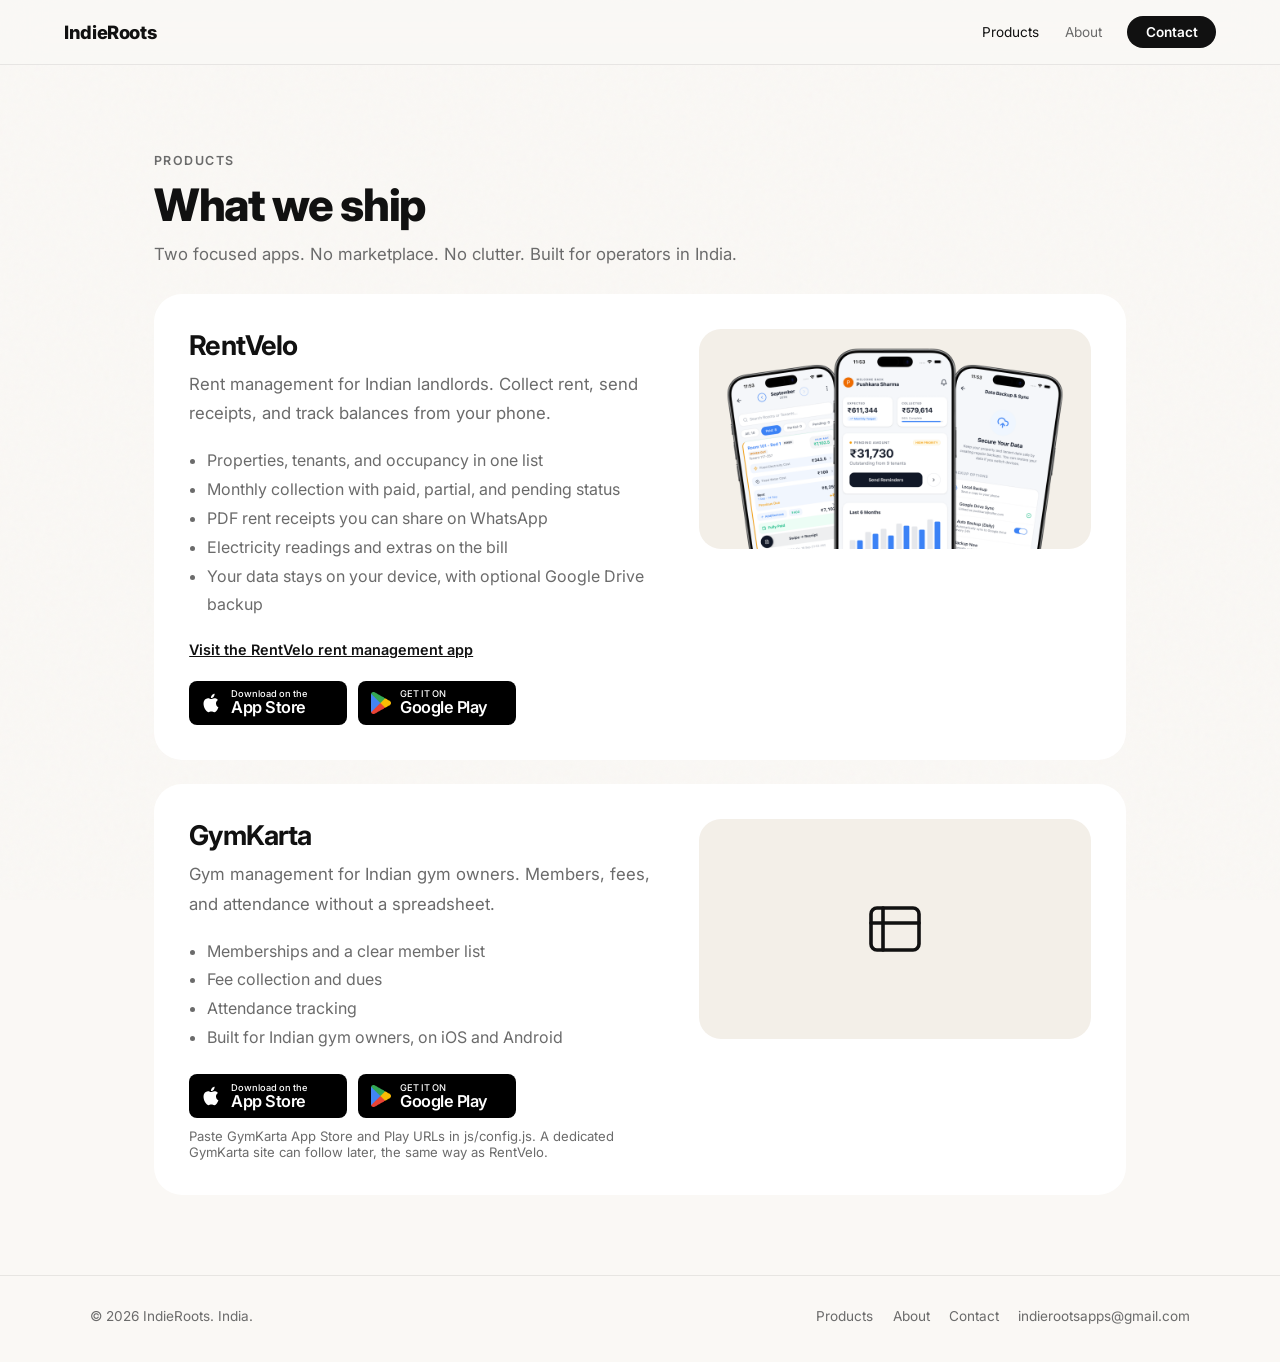
==== products/index.html @ f4661a48 "first commit" ====
<!DOCTYPE html>
<html lang="en">
<head>
  <meta charset="UTF-8" />
  <meta name="viewport" content="width=device-width, initial-scale=1.0" />
  <title>Products — RentVelo and GymKarta | IndieRoots</title>
  <meta name="description" content="Apps from IndieRoots: RentVelo, a rent management app for Indian landlords, and GymKarta, gym management for Indian gym owners. iOS and Android." />
  <link rel="canonical" href="https://indieroots.in/products/" />
  <meta property="og:type" content="website" />
  <meta property="og:title" content="Products — RentVelo and GymKarta | IndieRoots" />
  <meta property="og:description" content="RentVelo for Indian landlords. GymKarta for Indian gym owners. Both on iOS and Android." />
  <meta property="og:url" content="https://indieroots.in/products/" />
  <meta property="og:image" content="https://indieroots.in/assets/og.png" />
  <meta name="twitter:card" content="summary_large_image" />
  <link rel="icon" href="/assets/rentvelo-logo.png" />
  <link href="https://fonts.googleapis.com/css2?family=Inter:wght@400;500;600;700;800&display=swap" rel="stylesheet" />
  <link rel="stylesheet" href="/css/site.css" />
  <script type="application/ld+json">
  {
    "@context": "https://schema.org",
    "@graph": [
      {
        "@type": "Organization",
        "@id": "https://indieroots.in/#org",
        "name": "IndieRoots",
        "url": "https://indieroots.in/",
        "email": "indierootsapps@gmail.com",
        "areaServed": { "@type": "Country", "name": "India" }
      },
      {
        "@type": "SoftwareApplication",
        "name": "RentVelo",
        "url": "https://rentvelo.indieroots.in/",
        "applicationCategory": "BusinessApplication",
        "operatingSystem": "iOS, Android",
        "offers": { "@type": "Offer", "price": "0", "priceCurrency": "INR" },
        "description": "Rent management app for Indian landlords. Collect rent, send receipts, and track balances locally on the phone.",
        "publisher": { "@id": "https://indieroots.in/#org" }
      },
      {
        "@type": "SoftwareApplication",
        "name": "GymKarta",
        "url": "https://indieroots.in/products/",
        "applicationCategory": "BusinessApplication",
        "operatingSystem": "iOS, Android",
        "offers": { "@type": "Offer", "price": "0", "priceCurrency": "INR" },
        "description": "Gym management app for Indian gym owners. Members, fees, and attendance without a spreadsheet.",
        "publisher": { "@id": "https://indieroots.in/#org" }
      }
    ]
  }
  </script>
</head>
<body>
  <nav>
    <a class="nav-brand" href="/">IndieRoots</a>
    <div class="nav-links">
      <a class="is-active" href="/products/">Products</a>
      <a href="/about/">About</a>
      <a href="/contact/" class="nav-cta">Contact</a>
    </div>
    <button class="hamburger" type="button" aria-label="Open menu"><span></span><span></span><span></span></button>
  </nav>
  <div class="mobile-menu" id="mobileMenu">
    <a href="/products/">Products</a>
    <a href="/about/">About</a>
    <a href="/contact/">Contact</a>
  </div>

  <main>
    <div class="wrap">
      <div class="eyebrow">Products</div>
      <h1 class="page-title">What we ship</h1>
      <p class="prose">Two focused apps. No marketplace. No clutter. Built for operators in India.</p>

      <article class="product-detail">
        <div>
          <h2>RentVelo</h2>
          <p class="prose">Rent management for Indian landlords. Collect rent, send receipts, and track balances from your phone.</p>
          <ul class="bullets">
            <li>Properties, tenants, and occupancy in one list</li>
            <li>Monthly collection with paid, partial, and pending status</li>
            <li>PDF rent receipts you can share on WhatsApp</li>
            <li>Electricity readings and extras on the bill</li>
            <li>Your data stays on your device, with optional Google Drive backup</li>
          </ul>
          <div class="card-links">
            <a class="text-link" href="https://rentvelo.indieroots.in/">Visit the RentVelo rent management app</a>
          </div>
          <div class="card-links">
            <a class="btn-store" href="https://apps.apple.com/in/app/rentvelo-property-manager/id6761322535" aria-label="Download RentVelo on the App Store">
              <svg class="store-icon" viewBox="0 0 24 24" fill="currentColor"><path d="M18.71 19.5c-.83 1.24-1.71 2.45-3.05 2.47-1.34.03-1.77-.79-3.29-.79-1.53 0-2 .77-3.27.82-1.31.05-2.3-1.32-3.14-2.53C4.25 17 2.94 12.45 4.7 9.39c.87-1.52 2.43-2.48 4.12-2.51 1.28-.02 2.5.87 3.29.87.78 0 2.26-1.07 3.8-.91.65.03 2.47.26 3.64 1.98-.09.06-2.17 1.28-2.15 3.81.03 3.02 2.65 4.03 2.68 4.04-.03.07-.42 1.44-1.38 2.83M13 3.5c.73-.83 1.94-1.46 2.94-1.5.13 1.17-.34 2.35-1.04 3.19-.69.85-1.83 1.51-2.95 1.42-.15-1.15.41-2.35 1.05-3.11z"/></svg>
              <span class="btn-store-copy"><small>Download on the</small><strong>App Store</strong></span>
            </a>
            <a class="btn-store" href="https://play.google.com/store/apps/details?id=com.indieroots.rentVelo" aria-label="Get RentVelo on Google Play">
              <img class="store-icon" src="/assets/googlePlay.png" alt="" />
              <span class="btn-store-copy"><small>GET IT ON</small><strong>Google Play</strong></span>
            </a>
          </div>
        </div>
        <div class="product-mark" style="width:100%;height:220px;border-radius:22px">
          <img src="/assets/og.png" alt="RentVelo on iPhone" style="width:100%;height:100%;object-fit:cover" />
        </div>
      </article>

      <article class="product-detail">
        <div>
          <h2>GymKarta</h2>
          <p class="prose">Gym management for Indian gym owners. Members, fees, and attendance without a spreadsheet.</p>
          <ul class="bullets">
            <li>Memberships and a clear member list</li>
            <li>Fee collection and dues</li>
            <li>Attendance tracking</li>
            <li>Built for Indian gym owners, on iOS and Android</li>
          </ul>
          <div class="card-links">
            <a class="btn-store" href="https://apps.apple.com/in/app/gymkarta-gym-management/id6761456834" data-gymkarta-store="appStore" aria-label="Download GymKarta on the App Store">
              <svg class="store-icon" viewBox="0 0 24 24" fill="currentColor"><path d="M18.71 19.5c-.83 1.24-1.71 2.45-3.05 2.47-1.34.03-1.77-.79-3.29-.79-1.53 0-2 .77-3.27.82-1.31.05-2.3-1.32-3.14-2.53C4.25 17 2.94 12.45 4.7 9.39c.87-1.52 2.43-2.48 4.12-2.51 1.28-.02 2.5.87 3.29.87.78 0 2.26-1.07 3.8-.91.65.03 2.47.26 3.64 1.98-.09.06-2.17 1.28-2.15 3.81.03 3.02 2.65 4.03 2.68 4.04-.03.07-.42 1.44-1.38 2.83M13 3.5c.73-.83 1.94-1.46 2.94-1.5.13 1.17-.34 2.35-1.04 3.19-.69.85-1.83 1.51-2.95 1.42-.15-1.15.41-2.35 1.05-3.11z"/></svg>
              <span class="btn-store-copy"><small>Download on the</small><strong>App Store</strong></span>
            </a>
            <a class="btn-store" href="https://play.google.com/store/apps/details?id=com.indieroots.gymetric" data-gymkarta-store="playStore" aria-label="Get GymKarta on Google Play">
              <img class="store-icon" src="/assets/googlePlay.png" alt="" />
              <span class="btn-store-copy"><small>GET IT ON</small><strong>Google Play</strong></span>
            </a>
          </div>
          <p class="note">Paste GymKarta App Store and Play URLs in js/config.js. A dedicated GymKarta site can follow later, the same way as RentVelo.</p>
        </div>
        <div class="product-mark" style="width:100%;height:220px;border-radius:22px">
          <svg viewBox="0 0 24 24" fill="none" stroke="#111" stroke-width="1.2" stroke-linecap="round" style="width:72px;height:72px"><rect x="4" y="5" width="16" height="14" rx="2"/><path d="M8 5v14M4 10h16"/></svg>
        </div>
      </article>
    </div>
  </main>

  <footer>
    <div class="footer-inner">
      <p>© 2026 IndieRoots. India.</p>
      <div class="footer-links">
        <a href="/products/">Products</a>
        <a href="/about/">About</a>
        <a href="/contact/">Contact</a>
        <a href="mailto:indierootsapps@gmail.com">indierootsapps@gmail.com</a>
      </div>
    </div>
  </footer>
  <script src="/js/config.js"></script>
  <script src="/js/site.js"></script>
</body>
</html>
---- css/site.css ----
*,
*::before,
*::after {
  box-sizing: border-box;
  margin: 0;
  padding: 0
}

:root {
  --bg: #FAF8F5;
  --surface: #FFFFFF;
  --surface2: #F3EFE8;
  --text: #111111;
  --muted: #6B6B6B;
  --accent: #111111;
  --border: rgba(17, 17, 17, 0.08);
  --max: 1100px
}

html {
  scroll-behavior: smooth
}

body {
  background: var(--bg);
  color: var(--text);
  font-family: Inter, system-ui, sans-serif;
  min-height: 100vh;
  display: flex;
  flex-direction: column
}

body::before {
  content: "";
  position: fixed;
  inset: 0;
  opacity: .025;
  background-image: url("data:image/svg+xml,%3Csvg viewBox='0 0 200 200' xmlns='http://www.w3.org/2000/svg'%3E%3Cfilter id='n'%3E%3CfeTurbulence type='fractalNoise' baseFrequency='0.85' numOctaves='4' stitchTiles='stitch'/%3E%3C/filter%3E%3Crect width='100%25' height='100%25' filter='url(%23n)'/%3E%3C/svg%3E");
  pointer-events: none;
  z-index: 0
}

nav, main, footer {
  position: relative;
  z-index: 1
}

nav {
  position: sticky;
  top: 0;
  z-index: 200;
  display: flex;
  align-items: center;
  justify-content: space-between;
  padding: 1rem 5%;
  background: rgba(250, 248, 245, 0.86);
  backdrop-filter: blur(20px);
  border-bottom: 1px solid var(--border)
}

.nav-brand {
  font-weight: 800;
  font-size: 1.15rem;
  letter-spacing: -.02em;
  color: var(--text);
  text-decoration: none
}

.nav-links {
  display: flex;
  gap: 1.6rem;
  align-items: center
}

.nav-links a {
  color: var(--muted);
  text-decoration: none;
  font-size: .85rem
}

.nav-links a:hover,
.nav-links a.is-active {
  color: var(--text)
}

.nav-cta {
  background: #111 !important;
  color: #fff !important;
  padding: .5rem 1.15rem !important;
  border-radius: 999px !important;
  font-weight: 600 !important
}

.hamburger {
  display: none;
  flex-direction: column;
  gap: 5px;
  cursor: pointer;
  padding: 4px;
  background: none;
  border: 0
}

.hamburger span {
  width: 22px;
  height: 2px;
  background: var(--muted);
  border-radius: 2px
}

.mobile-menu {
  display: none;
  position: sticky;
  top: 57px;
  z-index: 199;
  background: #faf8f5;
  padding: 1rem 5% 1.4rem;
  flex-direction: column;
  gap: 1rem;
  border-bottom: 1px solid var(--border)
}

.mobile-menu.open {
  display: flex
}

.mobile-menu a {
  color: var(--muted);
  text-decoration: none
}

main {
  flex: 1
}

.wrap {
  max-width: var(--max);
  margin: 0 auto;
  padding: 5.5rem 5% 5rem
}

.hero {
  text-align: center;
  max-width: 720px;
  margin: 0 auto 3.5rem
}

.eyebrow {
  color: var(--muted);
  font-size: .78rem;
  letter-spacing: .12em;
  text-transform: uppercase;
  font-weight: 600;
  margin-bottom: .8rem
}

h1 {
  font-size: clamp(2.4rem, 6vw, 4rem);
  font-weight: 800;
  letter-spacing: -.04em;
  line-height: 1.08
}

.lede {
  color: var(--muted);
  font-size: 1.12rem;
  line-height: 1.7;
  margin-top: 1rem
}

.hero-actions {
  display: flex;
  gap: .75rem;
  justify-content: center;
  flex-wrap: wrap;
  margin-top: 1.6rem
}

.btn {
  display: inline-flex;
  align-items: center;
  justify-content: center;
  text-decoration: none;
  border-radius: 999px;
  padding: .7rem 1.25rem;
  font-weight: 600;
  font-size: .92rem
}

.btn-dark {
  background: #111;
  color: #fff
}

.btn-ghost {
  background: #fff;
  color: var(--text);
  border: 1px solid var(--border)
}

.product-grid {
  display: grid;
  grid-template-columns: 1fr 1fr;
  gap: 1.4rem
}

.product-card {
  background: #fff;
  border-radius: 28px;
  padding: 2.1rem 1.9rem 1.9rem;
  text-align: left
}

.product-card h2 {
  font-size: 1.45rem;
  letter-spacing: -.03em;
  margin: .9rem 0 .45rem
}

.product-card p {
  color: var(--muted);
  line-height: 1.65;
  font-size: .95rem
}

.product-mark {
  width: 52px;
  height: 52px;
  border-radius: 16px;
  background: var(--surface2);
  display: grid;
  place-items: center;
  overflow: hidden
}

.product-mark img,
.product-mark svg {
  width: 28px;
  height: 28px
}

.product-mark img {
  width: 100%;
  height: 100%;
  object-fit: cover
}

.card-links {
  display: flex;
  flex-wrap: wrap;
  gap: .7rem;
  margin-top: 1.4rem;
  align-items: center
}

.btn-store {
  display: inline-flex;
  align-items: center;
  gap: .55rem;
  text-decoration: none;
  padding: .4rem .95rem .4rem .7rem;
  border-radius: 8px;
  background: #000;
  color: #fff;
  height: 44px;
  min-width: 158px;
  font-family: Inter, system-ui, sans-serif
}

.store-icon {
  width: 22px;
  height: 22px;
  object-fit: contain;
  display: block;
  flex-shrink: 0
}

.btn-store-copy {
  display: flex;
  flex-direction: column;
  align-items: flex-start;
  line-height: 1.05
}

.btn-store-copy small {
  font-size: .58rem;
  font-weight: 500
}

.btn-store-copy strong {
  font-size: 1.02rem;
  font-weight: 600;
  letter-spacing: -.03em
}

.text-link {
  color: var(--text);
  font-weight: 600;
  font-size: .9rem
}

.page-title {
  font-size: clamp(2rem, 4vw, 2.8rem);
  letter-spacing: -.03em;
  margin-bottom: .7rem
}

.prose {
  color: var(--muted);
  font-size: 1.05rem;
  line-height: 1.75;
  max-width: 640px
}

.prose + .prose,
.stack p + p {
  margin-top: 1rem
}

.product-detail {
  display: grid;
  grid-template-columns: 1.1fr .9fr;
  gap: 2rem;
  align-items: start;
  background: #fff;
  border-radius: 28px;
  padding: 2.2rem;
  margin-top: 1.5rem
}

.product-detail h2 {
  font-size: 1.7rem;
  letter-spacing: -.03em;
  margin-bottom: .5rem
}

.bullets {
  margin: 1.1rem 0 1.4rem;
  padding-left: 1.1rem;
  color: var(--muted);
  line-height: 1.8
}

.note {
  font-size: .82rem;
  color: var(--muted);
  margin-top: .6rem
}

.contact-card {
  background: #fff;
  border-radius: 28px;
  padding: 2rem;
  margin-top: 2rem;
  max-width: 560px
}

.contact-card a {
  color: var(--text);
  font-weight: 700;
  font-size: 1.15rem
}

footer {
  border-top: 1px solid var(--border);
  padding: 2rem 5% 2.4rem
}

.footer-inner {
  max-width: var(--max);
  margin: 0 auto;
  display: flex;
  justify-content: space-between;
  gap: 1.5rem;
  flex-wrap: wrap;
  color: var(--muted);
  font-size: .85rem
}

.footer-links {
  display: flex;
  gap: 1.2rem;
  flex-wrap: wrap
}

.footer-links a {
  color: var(--muted);
  text-decoration: none
}

.footer-links a:hover {
  color: var(--text)
}

@media (max-width: 800px) {
  .product-grid,
  .product-detail {
    grid-template-columns: 1fr
  }

  .nav-links {
    display: none
  }

  .hamburger {
    display: flex
  }
}
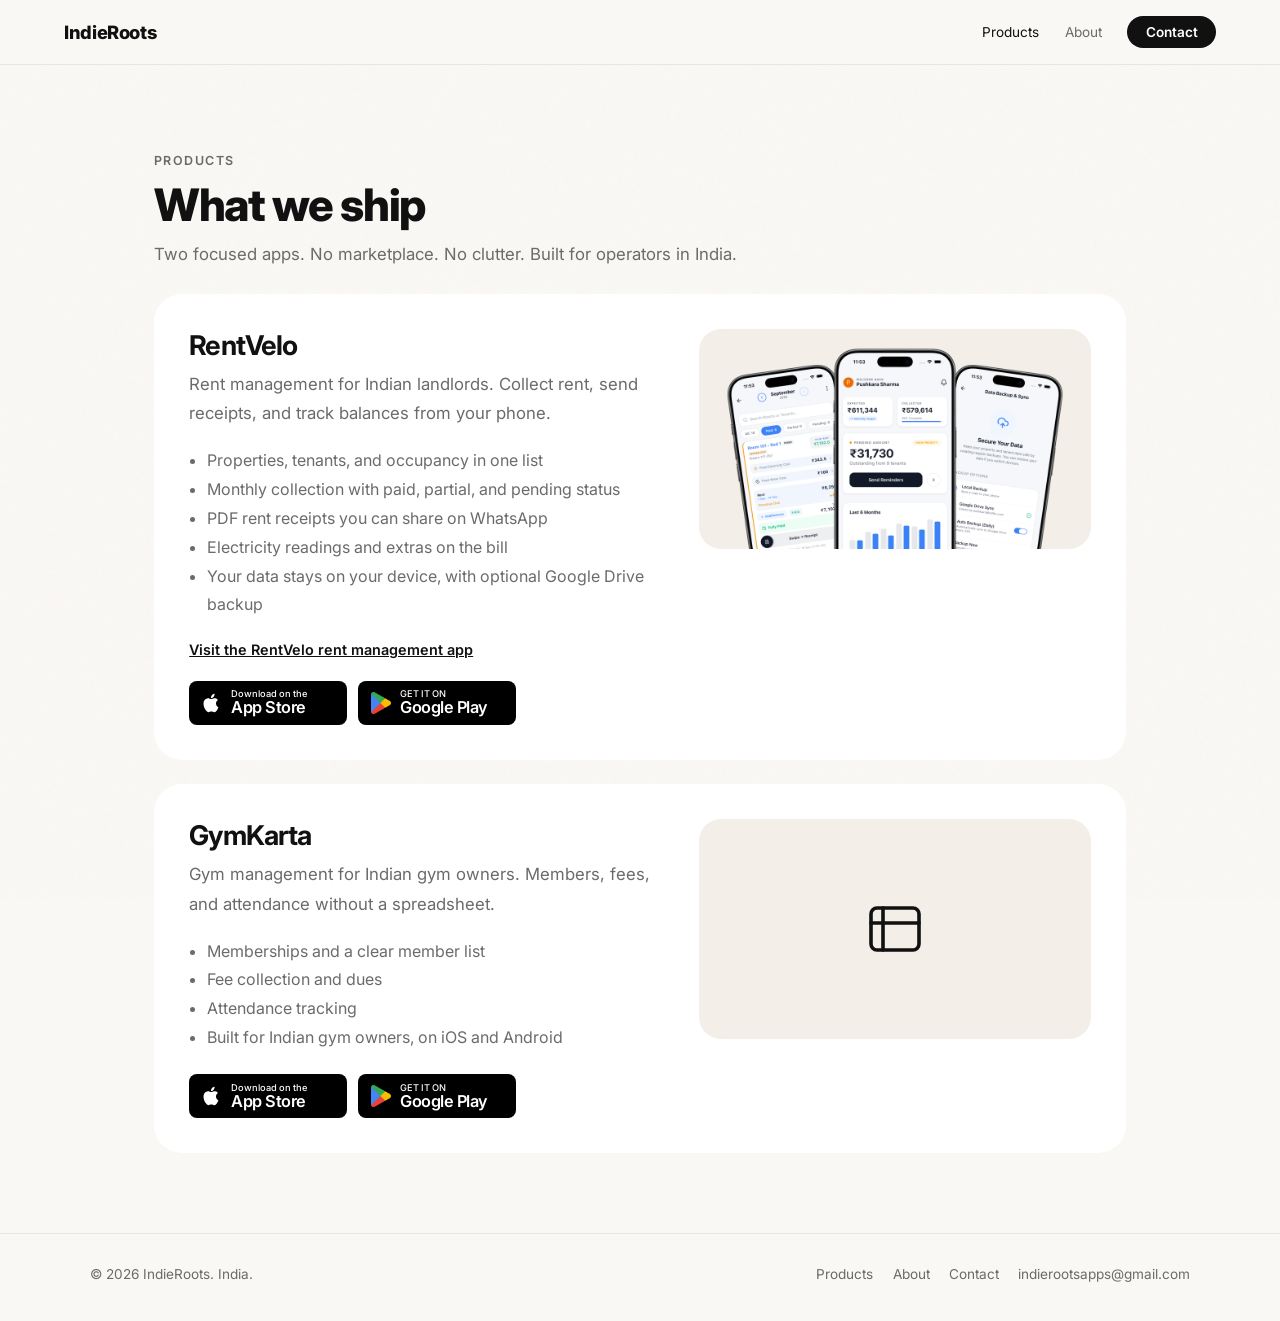
==== commit c1d719aa: "misc" ====
--- a/products/index.html
+++ b/products/index.html
@@ -123,7 +123,6 @@
               <span class="btn-store-copy"><small>GET IT ON</small><strong>Google Play</strong></span>
             </a>
           </div>
-          <p class="note">Paste GymKarta App Store and Play URLs in js/config.js. A dedicated GymKarta site can follow later, the same way as RentVelo.</p>
         </div>
         <div class="product-mark" style="width:100%;height:220px;border-radius:22px">
           <svg viewBox="0 0 24 24" fill="none" stroke="#111" stroke-width="1.2" stroke-linecap="round" style="width:72px;height:72px"><rect x="4" y="5" width="16" height="14" rx="2"/><path d="M8 5v14M4 10h16"/></svg>
